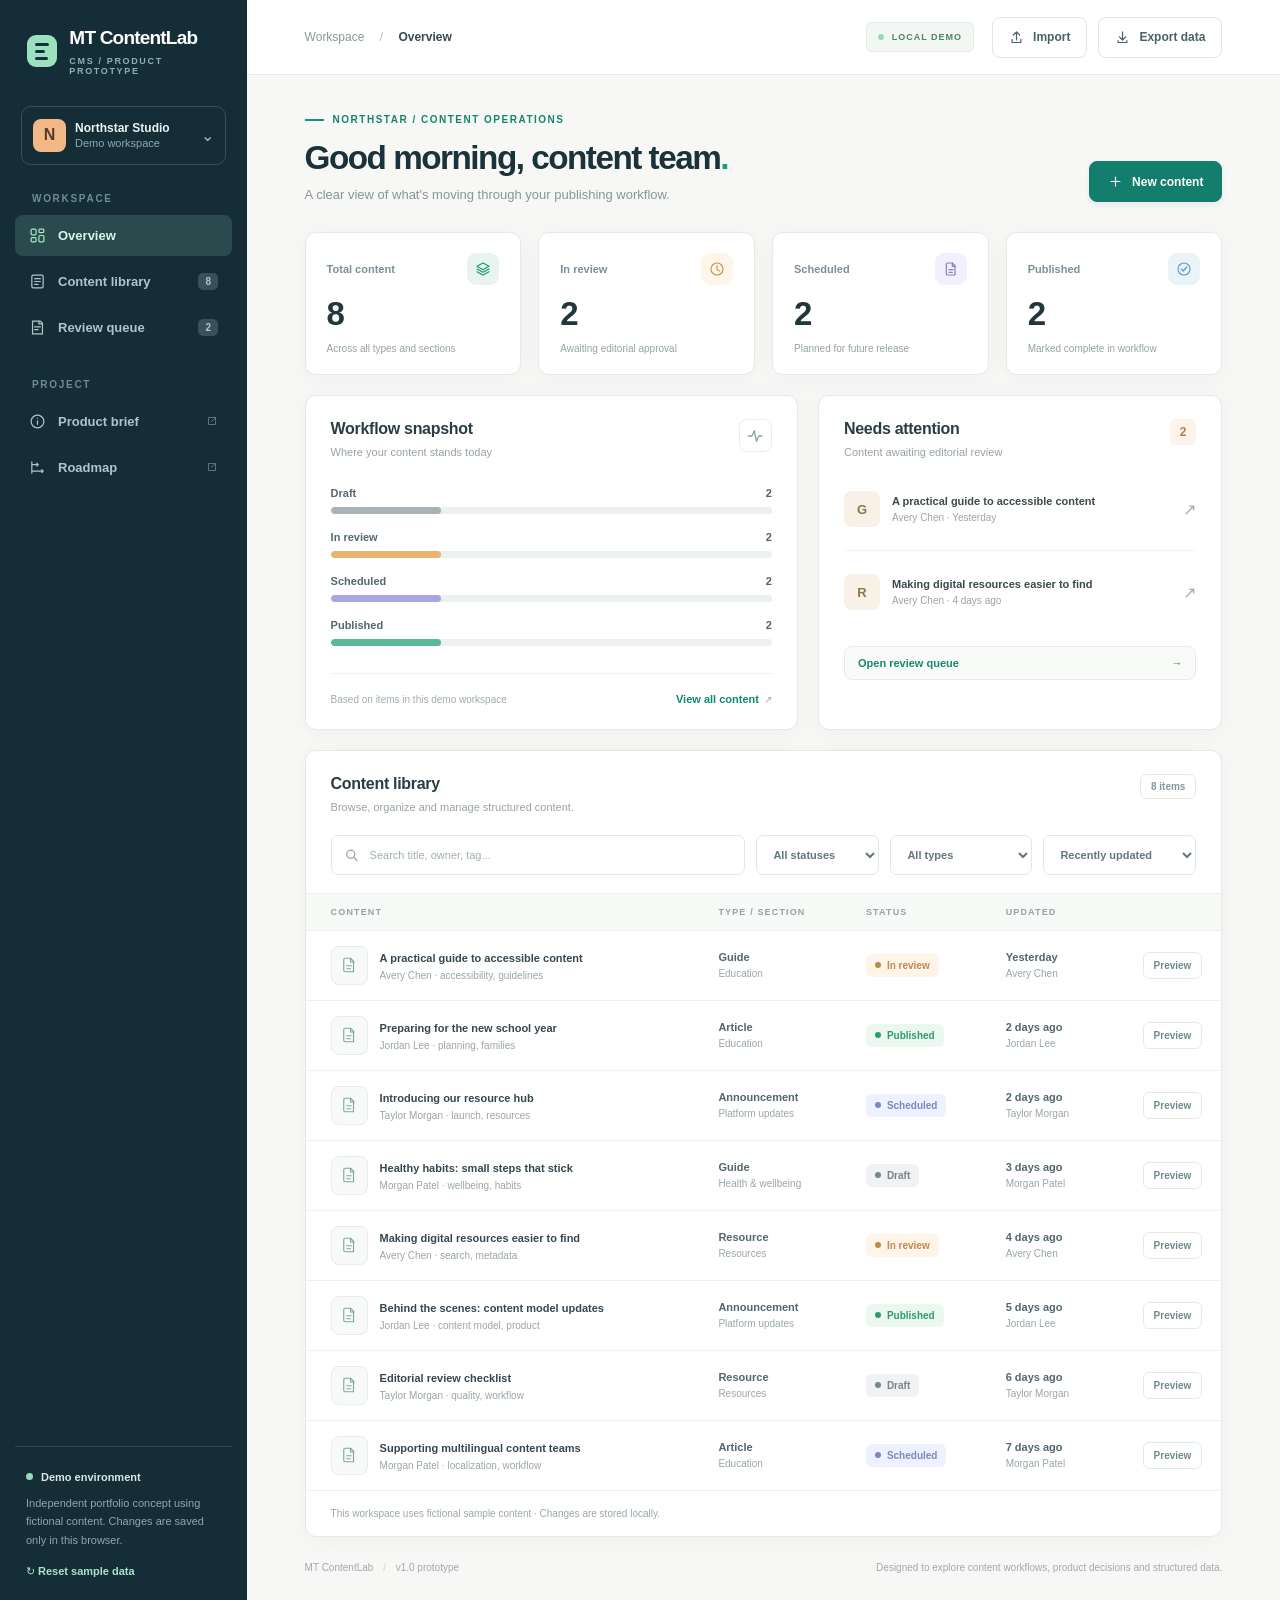
==== index.html @ 17944b2a "Add files via upload" ====
<!doctype html>
<html lang="en">
<head>
  <meta charset="utf-8">
  <meta name="viewport" content="width=device-width, initial-scale=1">
  <meta name="theme-color" content="#142b37">
  <meta name="description" content="MT ContentLab — a small, interactive CMS workflow prototype built as a product management portfolio project.">
  <title>MT ContentLab · Content workspace</title>
  <link rel="icon" href="favicon.svg" type="image/svg+xml">
  <link rel="stylesheet" href="styles.css">
  <script src="app.js" defer></script>
</head>
<body>
  <div class="app-shell">
    <aside class="sidebar" aria-label="Primary navigation">
      <div class="brand"><span class="brand-mark" aria-hidden="true"><span></span><span></span><span></span></span><div><strong>MT ContentLab</strong><small>CMS / PRODUCT PROTOTYPE</small></div></div>
      <div class="workspace-card"><span class="workspace-avatar">N</span><span><strong>Northstar Studio</strong><small>Demo workspace</small></span><span class="workspace-chevron">⌄</span></div>
      <div class="nav-label">WORKSPACE</div>
      <nav class="nav-links" aria-label="Sections">
        <button class="nav-link active" data-nav="overview" type="button"><svg viewBox="0 0 24 24" aria-hidden="true"><rect x="3" y="3" width="7" height="8" rx="1.5"/><rect x="14" y="3" width="7" height="5" rx="1.5"/><rect x="14" y="12" width="7" height="9" rx="1.5"/><rect x="3" y="15" width="7" height="6" rx="1.5"/></svg>Overview</button>
        <button class="nav-link" data-nav="library" type="button"><svg viewBox="0 0 24 24" aria-hidden="true"><rect x="4" y="3" width="16" height="18" rx="2"/><path d="M8 8h8M8 12h8M8 16h5"/></svg>Content library<span id="nav-count" class="nav-count">8</span></button>
        <button class="nav-link" data-nav="review" type="button"><svg viewBox="0 0 24 24" aria-hidden="true"><path d="M8 3h8l3 3v15H5V3h3"/><path d="M8 11h8M8 15h5M14 3v4h5"/></svg>Review queue<span id="review-count" class="nav-count">0</span></button>
      </nav>
      <div class="nav-label nav-label-secondary">PROJECT</div>
      <nav class="nav-links" aria-label="Project links">
        <a class="nav-link" href="docs/PRODUCT_BRIEF.html" target="_blank" rel="noopener noreferrer"><svg viewBox="0 0 24 24" aria-hidden="true"><circle cx="12" cy="12" r="9"/><path d="M12 11v5M12 7.5h.01"/></svg>Product brief<svg class="external-icon" viewBox="0 0 24 24" aria-hidden="true"><path d="M13 5h6v6M19 5l-8 8M19 13v6H5V5h6"/></svg></a>
        <a class="nav-link" href="docs/ROADMAP.html" target="_blank" rel="noopener noreferrer"><svg viewBox="0 0 24 24" aria-hidden="true"><path d="M4 4v16M4 8h9l-2-2m2 2-2 2M4 17h16l-2-2m2 2-2 2"/></svg>Roadmap<svg class="external-icon" viewBox="0 0 24 24" aria-hidden="true"><path d="M13 5h6v6M19 5l-8 8M19 13v6H5V5h6"/></svg></a>
      </nav>
      <div class="sidebar-bottom"><div class="demo-status"><span class="pulse-dot"></span>Demo environment</div><p>Independent portfolio concept using fictional content. Changes are saved only in this browser.</p><button id="reset-btn" class="text-button" type="button">↻ Reset sample data</button></div>
    </aside>
    <div class="main-column">
      <header class="topbar"><div class="crumbs">Workspace <span>/</span> <strong id="breadcrumb">Overview</strong></div><div class="topbar-actions"><span class="demo-badge"><span></span> LOCAL DEMO</span><button class="button button-subtle top-import" id="import-btn" type="button" title="Import a MT ContentLab JSON export"><svg viewBox="0 0 24 24" aria-hidden="true"><path d="M12 16V3m0 0L7 8m5-5 5 5M5 15v5h14v-5"/></svg>Import</button><button class="button button-subtle" id="export-btn" type="button"><svg viewBox="0 0 24 24" aria-hidden="true"><path d="M12 3v13m0 0-5-5m5 5 5-5M5 17v3h14v-3"/></svg>Export data</button></div></header>
      <main class="main-content">
        <div class="page-heading"><div><div class="eyebrow"><span class="eyebrow-line"></span> NORTHSTAR / CONTENT OPERATIONS</div><h1 id="page-title">Good morning, content team<span class="period">.</span></h1><p id="page-subtitle">A clear view of what's moving through your publishing workflow.</p></div><button class="button button-primary" id="new-content-btn" type="button"><svg viewBox="0 0 24 24" aria-hidden="true"><path d="M12 5v14M5 12h14"/></svg>New content</button></div>
        <section class="metrics-grid" id="metrics" aria-label="Content metrics"></section>
        <section class="overview-grid" id="overview-panels">
          <div class="panel panel-flow"><div class="section-head"><div><h2>Workflow snapshot</h2><p>Where your content stands today</p></div><span class="small-icon" aria-hidden="true"><svg viewBox="0 0 24 24"><path d="M3 12h5l3-7 3 14 3-7h4"/></svg></span></div><div id="workflow-bars" class="workflow-bars"></div><div class="panel-footer"><span>Based on items in this demo workspace</span><button type="button" id="view-all-btn" class="link-button">View all content <span aria-hidden="true">↗</span></button></div></div>
          <div class="panel panel-attention"><div class="section-head"><div><h2>Needs attention</h2><p>Content awaiting editorial review</p></div><span class="attention-count" id="attention-count">0</span></div><div id="attention-list" class="attention-list"></div><button type="button" id="open-review-btn" class="review-action">Open review queue <span aria-hidden="true">→</span></button></div>
        </section>
        <section class="panel library-panel" id="library-panel"><div class="section-head library-head"><div><h2 id="library-heading">Content library</h2><p id="library-description">Browse, organize and manage structured content.</p></div><span id="result-count" class="result-label">0 items</span></div>
          <div class="toolbar"><label class="search-wrap"><svg viewBox="0 0 24 24" aria-hidden="true"><circle cx="10.8" cy="10.8" r="6.5"/><path d="m16 16 5 5"/></svg><span class="sr-only">Search by title, summary, owner, or tag</span><input id="search-input" type="search" placeholder="Search title, owner, tag..." autocomplete="off"></label><label class="select-wrap"><span class="sr-only">Filter by status</span><select id="status-filter"><option value="All">All statuses</option><option>Draft</option><option>In review</option><option>Scheduled</option><option>Published</option></select></label><label class="select-wrap"><span class="sr-only">Filter by content type</span><select id="type-filter"><option value="All">All types</option><option>Article</option><option>Guide</option><option>Resource</option><option>Announcement</option></select></label><label class="select-wrap sort-wrap"><span class="sr-only">Sort content</span><select id="sort-select"><option value="updated-desc">Recently updated</option><option value="updated-asc">Oldest updated</option><option value="title-asc">Title A–Z</option></select></label></div>
          <div class="table-scroll"><table class="content-table"><thead><tr><th scope="col">CONTENT</th><th scope="col">TYPE / SECTION</th><th scope="col">STATUS</th><th scope="col">UPDATED</th><th scope="col"><span class="sr-only">Actions</span></th></tr></thead><tbody id="content-tbody"></tbody></table></div>
          <div id="empty-state" class="empty-state" hidden><div class="empty-illustration">⌕</div><h3>No content found</h3><p>Try changing the search or filter, or create a new item.</p><button type="button" id="clear-filters-btn" class="button button-subtle">Clear filters</button></div>
          <div class="table-footer">This workspace uses fictional sample content · Changes are stored locally.</div>
        </section>
        <footer class="page-footer"><span>MT ContentLab <span class="footer-sep">/</span> v1.0 prototype</span><span>Designed to explore content workflows, product decisions and structured data.</span></footer>
      </main>
    </div>
  </div>
  <dialog class="editor-dialog" id="editor-dialog" aria-labelledby="editor-heading"><div class="dialog-shell"><div class="dialog-top"><div><div class="drawer-kicker">CONTENT RECORD</div><h2 id="editor-heading">Create new content</h2></div><button type="button" class="icon-button" id="close-editor" aria-label="Close editor">×</button></div><div class="dialog-content"><form id="editor-form" novalidate><input type="hidden" id="edit-id"><div class="form-group"><label for="field-title">Title <span class="required">*</span></label><input id="field-title" type="text" maxlength="140" required placeholder="Give this content a clear title"><div class="field-help">Write for the reader, not the system.</div></div><div class="form-row"><div class="form-group"><label for="field-type">Content type</label><select id="field-type"><option>Article</option><option>Guide</option><option>Resource</option><option>Announcement</option></select></div><div class="form-group"><label for="field-section">Section</label><select id="field-section"><option>Education</option><option>Health & wellbeing</option><option>Platform updates</option><option>Resources</option></select></div></div><div class="form-group"><label for="field-slug">URL slug</label><input id="field-slug" type="text" maxlength="140" pattern="[a-z0-9-]*" placeholder="my-article-title"><div class="field-help">A suggested identifier for a future publishing system.</div></div><div class="form-group"><label for="field-summary">Summary</label><textarea id="field-summary" rows="2" maxlength="260" placeholder="One or two sentences describing the content"></textarea></div><div class="form-group"><label for="field-body">Body content</label><textarea id="field-body" rows="7" placeholder="Start writing here..."></textarea><div class="field-help">Plain text for this prototype. Separate paragraphs with a blank line.</div></div><div class="form-row"><div class="form-group"><label for="field-owner">Owner</label><input id="field-owner" type="text" maxlength="70" placeholder="Editorial team"></div><div class="form-group"><label for="field-tags">Tags</label><input id="field-tags" type="text" maxlength="180" placeholder="workflow, accessibility"><div class="field-help">Separate tags with commas.</div></div></div><div class="form-row"><div class="form-group"><label for="field-status">Workflow status</label><select id="field-status"><option>Draft</option><option>In review</option><option>Scheduled</option><option>Published</option></select></div><div class="form-group"><label for="field-publish-at">Planned publish date</label><input id="field-publish-at" type="date"><div class="field-help">Planning metadata only; no automatic publishing.</div></div></div><div id="form-error" class="form-error" role="alert" hidden></div></form></div><div class="dialog-footer"><button id="delete-content-btn" type="button" class="button button-danger" hidden>Delete</button><div class="dialog-footer-right"><button id="cancel-editor" type="button" class="button button-subtle">Cancel</button><button id="save-content-btn" type="submit" form="editor-form" class="button button-primary">Save content</button></div></div></div></dialog>
  <dialog class="preview-dialog" id="preview-dialog" aria-labelledby="preview-heading"><div class="preview-shell"><div class="preview-top"><div><span class="drawer-kicker">READER PREVIEW</span><h2 id="preview-heading">Content preview</h2></div><button id="close-preview" class="icon-button" type="button" aria-label="Close preview">×</button></div><div id="preview-body" class="preview-body"></div><div class="preview-bottom">Preview only — this prototype does not publish to a live CMS.</div></div></dialog>
  <input id="import-file" type="file" accept=".json,application/json" hidden>
  <div class="toast" id="toast" role="status" aria-live="polite"></div>
</body>
</html>
---- styles.css ----
:root{font-family:'DM Sans',-apple-system,BlinkMacSystemFont,'Segoe UI',sans-serif;color:#253840;background:#f7f8f6;font-synthesis:none;--ink:#1b323b;--muted:#829096;--green:#0c826c;--dark:#152d37;--border:#e6eae7;--white:#fff;--shadow:0 3px 22px rgba(22,44,47,.035)}*{box-sizing:border-box}body{margin:0;min-width:320px}button,input,select,textarea{font:inherit}button{cursor:pointer}button:disabled{opacity:.55;cursor:not-allowed}a{color:inherit;text-decoration:none}button:focus-visible,a:focus-visible,input:focus-visible,select:focus-visible,textarea:focus-visible{outline:3px solid #7bcab2;outline-offset:2px}.sr-only{position:absolute!important;clip:rect(0,0,0,0);width:1px;height:1px;overflow:hidden;white-space:nowrap}.app-shell{min-height:100vh;display:flex}.sidebar{background:var(--dark);color:#c2d2d4;width:247px;min-width:247px;padding:27px 15px 22px;display:flex;flex-direction:column;min-height:100vh}.brand{display:flex;gap:12px;align-items:center;padding:0 12px 30px;color:#fff}.brand strong{font:800 21px/1.2 Manrope,sans-serif;letter-spacing:-.9px}.brand small{display:block;font-size:9px;font-weight:700;letter-spacing:1.65px;color:#91aeb2;margin-top:6px}.brand-mark{background:#9ce1bd;width:32px;height:32px;border-radius:9px;display:grid;align-content:center;gap:4px;padding:8px}.brand-mark span{display:block;height:3px;background:#14313b;border-radius:3px}.brand-mark span:nth-child(2){width:70%}.brand-mark span:nth-child(3){width:88%}.workspace-card{border:1px solid #3a5058;border-radius:10px;margin:0 6px 28px;padding:12px 11px;display:flex;align-items:center;gap:9px}.workspace-avatar{display:grid;place-items:center;background:#f2b887;color:#563b26;border-radius:8px;width:33px;height:33px;font-weight:800}.workspace-card strong,.workspace-card small{display:block}.workspace-card strong{font-size:12px;color:#ecf5f3}.workspace-card small{color:#90a7ad;font-size:11px;margin-top:2px}.workspace-chevron{margin-left:auto;color:#b0bec3}.nav-label{font-size:10px;letter-spacing:1.7px;color:#718b93;font-weight:800;padding:0 17px;margin-bottom:11px}.nav-label-secondary{margin-top:31px}.nav-links{display:grid;gap:5px}.nav-link{width:100%;display:flex;align-items:center;gap:12px;text-align:left;padding:12px 14px;border:0;background:transparent;border-radius:8px;color:#b3c4c8;font-size:13px;font-weight:600}.nav-link svg{width:17px;height:17px;fill:none;stroke:currentColor;stroke-width:1.7;stroke-linecap:round;stroke-linejoin:round}.nav-link:hover{background:#273f47;color:#fff}.nav-link.active{background:#2b4a4d;color:#d8f6e9}.nav-link.active svg{stroke:#a4e8c5}.nav-count{margin-left:auto;background:#38515a;font-size:10px;font-weight:700;border-radius:5px;padding:3px 7px}.nav-link .external-icon{margin-left:auto;width:12px;height:12px;opacity:.55}.sidebar-bottom{margin-top:auto;border-top:1px solid #2d4650;padding:24px 11px 0}.sidebar-bottom p{font-size:11px;line-height:1.7;color:#8fa7ad;margin:11px 0}.demo-status{display:flex;align-items:center;gap:8px;color:#d8e9e4;font-size:11px;font-weight:700}.pulse-dot,.demo-badge span{width:7px;height:7px;background:#8fdeb7;border-radius:50%}.text-button{padding:0;border:0;background:transparent;font-size:11px;color:#a8e4ca;font-weight:700}.text-button:hover{text-decoration:underline}.main-column{min-width:0;flex:1}.topbar{height:75px;background:#fff;border-bottom:1px solid #e9ede9;display:flex;align-items:center;justify-content:space-between;padding:0 clamp(23px,4.5vw,70px)}.crumbs{color:#8a989c;font-size:12px}.crumbs span{padding:0 12px;color:#b3bec0}.crumbs strong{color:#334b51;font-weight:700}.topbar-actions{display:flex;gap:11px;align-items:center}.demo-badge{display:flex;align-items:center;gap:8px;background:#f2f7f4;border:1px solid #e3ebe5;color:#50816e;letter-spacing:1px;font-size:9px;font-weight:800;padding:9px 11px;border-radius:6px;margin-right:7px}.demo-badge span{width:6px;height:6px}.button{display:inline-flex;align-items:center;justify-content:center;gap:9px;border-radius:8px;padding:11px 16px;font-size:12px;font-weight:700;white-space:nowrap;min-height:41px;transition:.15s ease;background:#fff}.button svg{width:15px;height:15px;fill:none;stroke:currentColor;stroke-width:1.9;stroke-linecap:round;stroke-linejoin:round}.button-subtle{border:1px solid #dfe6e3;color:#486169}.button-subtle:hover{background:#f6faf8;border-color:#bdccc7}.button-primary{border:1px solid #117d6c;background:#137e6d;color:white;box-shadow:0 3px 6px rgba(10,90,75,.08)}.button-primary:hover{background:#086d5d}.button-danger{background:transparent;color:#b84d47;border:1px solid #ecd2d0}.button-danger:hover{background:#fff4f2}.main-content{max-width:1540px;margin:0 auto;padding:39px clamp(23px,4.5vw,70px) 28px}.page-heading{display:flex;align-items:flex-end;justify-content:space-between;gap:22px;margin-bottom:30px}.eyebrow{color:#16846d;font-weight:800;letter-spacing:1.5px;font-size:10px;display:flex;align-items:center;gap:9px}.eyebrow-line{width:19px;height:2px;background:#15947c}.page-heading h1{font:800 clamp(25px,2.6vw,34px)/1.18 Manrope,sans-serif;letter-spacing:-1.5px;color:#1b323a;margin:13px 0 10px}.period{color:#16a17c}.page-heading p{margin:0;color:#879597;font-size:13px}.page-heading .button{padding:12px 18px}.metrics-grid{display:grid;grid-template-columns:repeat(4,minmax(0,1fr));gap:17px;margin-bottom:20px}.metric-card{background:#fff;border:1px solid var(--border);box-shadow:var(--shadow);border-radius:11px;padding:20px 21px 18px;min-height:143px}.metric-top{display:flex;justify-content:space-between;align-items:center}.metric-label{color:#7d9095;font-size:11px;font-weight:700}.metric-icon{height:32px;width:32px;border-radius:9px;display:grid;place-items:center}.metric-icon svg{width:16px;height:16px;stroke:currentColor;fill:none;stroke-width:1.8;stroke-linecap:round;stroke-linejoin:round}.metric-value{font:800 33px/1 Manrope,sans-serif;letter-spacing:-1px;color:#22363d;margin-top:12px}.metric-note{margin-top:13px;color:#96a2a5;font-size:10px}.metric-icon.mint{background:#e8f5ef;color:#1b9a78}.metric-icon.blue{background:#eaf3f8;color:#5f9fbd}.metric-icon.amber{background:#fff5e8;color:#ca9455}.metric-icon.purple{background:#f2f0ff;color:#8d7cbe}.overview-grid{display:grid;grid-template-columns:1.22fr 1fr;gap:20px;margin-bottom:20px}.panel{border:1px solid var(--border);border-radius:11px;background:#fff;box-shadow:var(--shadow)}.panel-flow,.panel-attention{padding:23px 25px 19px;min-height:300px}.section-head{display:flex;align-items:flex-start;justify-content:space-between;gap:12px}.section-head h2{font:800 16px/1.3 Manrope,sans-serif;letter-spacing:-.3px;color:#293d44;margin:0}.section-head p{font-size:11px;color:#98a3a5;margin:6px 0 0}.small-icon{width:33px;height:33px;border:1px solid #e7ede8;border-radius:8px;display:grid;place-items:center;color:#80a99c}.small-icon svg{fill:none;stroke:currentColor;stroke-width:1.7;stroke-linecap:round;stroke-linejoin:round;width:18px;height:18px}.workflow-bars{display:grid;gap:17px;margin-top:29px}.workflow-row-top{display:flex;align-items:center;justify-content:space-between;margin-bottom:8px}.workflow-name{font-size:11px;font-weight:700;color:#526870}.workflow-number{font-size:11px;font-weight:700;color:#53666d}.bar-track{height:7px;border-radius:10px;background:#edf1ee;overflow:hidden}.bar-fill{height:100%;border-radius:10px;min-width:0}.panel-footer{margin-top:27px;border-top:1px solid #eff1ee;padding-top:14px;display:flex;align-items:center;justify-content:space-between;gap:10px}.panel-footer span{font-size:10px;color:#a0acac}.link-button{background:transparent;color:#0b8b70;font-size:11px;font-weight:800;border:0;padding:5px 0}.link-button span{margin-left:2px}.attention-count{background:#fdf3e9;color:#af8351;font-weight:800;font-size:12px;border-radius:6px;padding:6px 10px}.attention-list{margin-top:22px;display:grid;min-height:153px}.attention-item{display:flex;align-items:center;gap:12px;padding:12px 0;border-bottom:1px solid #f0f2f1;text-align:left;border-left:0;border-right:0;border-top:0;background:none;width:100%;min-width:0}.attention-item:first-child{padding-top:0}.attention-item:last-child{border-bottom:0}.attention-item:hover .attention-title{color:#0a846d}.attention-icon{height:36px;width:36px;display:grid;place-items:center;color:#91774f;font-size:13px;font-weight:800;border-radius:8px;background:#f7f1e8;flex-shrink:0}.attention-copy{flex:1;min-width:0}.attention-title{font-size:11px;font-weight:800;color:#3a4a4c;white-space:nowrap;overflow:hidden;text-overflow:ellipsis}.attention-meta{font-size:10px;color:#9aa4a5;margin-top:5px}.attention-arrow{color:#9bb0ad}.review-action{width:100%;border:1px solid #e7ece9;background:#f9fbf9;border-radius:8px;padding:10px 13px;color:#168a6d;font-size:11px;font-weight:800;text-align:left;display:flex;justify-content:space-between;align-items:center;margin-top:13px}.review-action:hover{background:#eef8f3}.library-panel{padding-top:23px}.library-head{padding:0 25px 22px}.result-label{border:1px solid #e5ebe7;border-radius:6px;color:#86979b;font-size:10px;font-weight:700;padding:6px 10px}.toolbar{padding:0 25px 18px;display:flex;gap:11px;flex-wrap:wrap}.search-wrap{height:40px;display:flex;align-items:center;gap:9px;border:1px solid #e1e8e6;border-radius:7px;flex:1;min-width:220px;padding:0 12px;color:#95a4a4}.search-wrap svg{height:16px;width:16px;fill:none;stroke:currentColor;stroke-width:2;stroke-linecap:round}.search-wrap input{border:0;outline:0;min-width:0;width:100%;color:#314b50;background:transparent;font-size:11px}.search-wrap input::placeholder{color:#a1afaf}.select-wrap select{height:40px;min-width:123px;border:1px solid #e2e8e5;border-radius:7px;background:#fff;color:#63777d;font-size:11px;font-weight:600;padding:0 27px 0 12px}.sort-wrap select{min-width:142px}.table-scroll{overflow-x:auto}.content-table{border-collapse:collapse;width:100%;min-width:640px}.content-table th{text-align:left;background:#f8faf8;color:#95a2a4;font-size:9px;letter-spacing:1.15px;font-weight:800;padding:13px 19px;border-top:1px solid #edf0ee;border-bottom:1px solid #edf0ee}.content-table th:first-child{padding-left:25px;width:43%}.content-table td{border-bottom:1px solid #eef1ef;padding:15px 19px;vertical-align:middle;font-size:11px}.content-table td:first-child{padding-left:25px}.content-table tr:last-child td{border-bottom:0}.content-table tbody tr:hover{background:#fcfefc}.content-main{display:flex;align-items:center;gap:12px}.doc-icon{width:37px;height:39px;border:1px solid #e6ede9;border-radius:8px;display:grid;place-items:center;background:#f7faf8;color:#81a6a1;flex-shrink:0}.doc-icon svg{width:18px;height:18px;stroke:currentColor;fill:none;stroke-width:1.5;stroke-linecap:round;stroke-linejoin:round}.content-name{font-weight:800;font-size:11px;color:#344850;border:0;background:none;text-align:left;padding:0;max-width:100%;line-height:1.5}.content-name:hover{text-decoration:underline;color:#128568}.content-subline{font-size:10px;color:#9aa6a5;margin-top:4px;white-space:nowrap;overflow:hidden;text-overflow:ellipsis;max-width:290px}.cell-primary{font-size:11px;color:#51676e;font-weight:700}.cell-secondary{font-size:10px;color:#9aa6a7;margin-top:5px}.status-pill{display:inline-flex;align-items:center;gap:6px;white-space:nowrap;font-size:10px;font-weight:800;padding:6px 9px;border-radius:6px}.status-pill::before{content:'';height:6px;width:6px;border-radius:50%;background:currentColor}.status-draft{background:#f0f2f4;color:#76848e}.status-in-review{background:#fff4e8;color:#bf884e}.status-scheduled{background:#eef1ff;color:#7f86c0}.status-published{background:#eaf8f0;color:#2f9975}.row-actions{white-space:nowrap;text-align:right}.mini-action{border:1px solid #e4ebe7;border-radius:6px;background:#fff;padding:7px 10px;font-size:10px;font-weight:700;color:#6f8b8c}.mini-action:hover{color:#0f8b71;border-color:#acd6c6}.mini-action+ .mini-action{margin-left:5px}.table-footer{border-top:1px solid #edf0ed;color:#9ba7a7;font-size:10px;padding:17px 25px}.empty-state{text-align:center;padding:32px 15px 40px}.empty-state[hidden]{display:none}.empty-illustration{width:58px;height:58px;background:#eef7f2;color:#2a9474;font-size:37px;display:grid;place-items:center;margin:0 auto 12px;border-radius:50%}.empty-state h3{margin:0;color:#324951;font-size:15px}.empty-state p{font-size:12px;color:#93a2a2}.page-footer{display:flex;justify-content:space-between;gap:20px;padding-top:25px;color:#a0aaab;font-size:10px}.footer-sep{color:#c6ceca;margin:0 7px}.page-footer>span:last-child{text-align:right}.toast{position:fixed;z-index:1000;bottom:24px;right:24px;border:1px solid #bddbce;background:#173a38;color:#f3fff7;box-shadow:0 12px 35px rgba(19,37,37,.2);border-radius:9px;padding:14px 18px;font-size:12px;font-weight:700;opacity:0;pointer-events:none;transform:translateY(10px);transition:.2s;max-width:min(90vw,380px)}.toast.visible{opacity:1;transform:translateY(0)}dialog{border:0;padding:0;box-shadow:0 20px 80px rgba(6,27,35,.22);color:#2b4147}dialog::backdrop{background:rgba(8,26,33,.53)}.editor-dialog{width:min(690px,96vw);max-height:min(92vh,900px);border-radius:13px;overflow:hidden}.dialog-shell{display:flex;flex-direction:column;max-height:min(92vh,900px)}.dialog-top,.preview-top{padding:23px 28px 20px;display:flex;justify-content:space-between;align-items:flex-start;gap:14px;border-bottom:1px solid #e7eeeb}.drawer-kicker{color:#198a70;font-size:10px;letter-spacing:1.6px;font-weight:800;margin-bottom:8px}.dialog-top h2,.preview-top h2{margin:0;font:800 20px Manrope,sans-serif;color:#253a42}.icon-button{width:31px;height:31px;border:1px solid #e5ebe8;border-radius:8px;background:#fff;color:#71848a;font-size:22px;line-height:24px}.icon-button:hover{background:#f3f7f4}.dialog-content{overflow-y:auto;padding:22px 28px}.form-group{display:flex;flex-direction:column;gap:7px;margin-bottom:18px}.form-group label{font-size:11px;font-weight:800;color:#4c6168}.required{color:#cc6956}.form-group input,.form-group select,.form-group textarea{border:1px solid #dbe5e1;border-radius:7px;padding:10px 11px;font-size:12px;color:#293e45;background:#fff;min-width:0;width:100%;resize:vertical}.form-group input::placeholder,.form-group textarea::placeholder{color:#aeb9b7}.form-group input:focus,.form-group select:focus,.form-group textarea:focus{border-color:#51ad92;outline:2px solid #dcf3e7;outline-offset:0}.field-help{color:#98a5a6;font-size:10px;line-height:1.5}.form-row{display:grid;grid-template-columns:1fr 1fr;gap:16px}.form-error{background:#fff1ec;color:#ab4938;border:1px solid #f5d4c8;padding:12px;border-radius:6px;font-size:12px;margin-bottom:14px}.form-error[hidden]{display:none}.dialog-footer{padding:16px 28px;border-top:1px solid #e7eeeb;display:flex;justify-content:space-between;align-items:center;gap:12px}.dialog-footer-right{display:flex;gap:10px;margin-left:auto}.preview-dialog{width:min(750px,96vw);border-radius:13px;max-height:90vh}.preview-shell{max-height:90vh;display:flex;flex-direction:column}.preview-body{padding:32px 45px 44px;overflow:auto}.preview-section{font-size:10px;text-transform:uppercase;font-weight:800;letter-spacing:1.3px;color:#128568}.preview-title{font:800 clamp(24px,4vw,36px)/1.2 Manrope,sans-serif;letter-spacing:-1.2px;color:#263b41;margin:12px 0}.preview-summary{font-size:15px;line-height:1.65;color:#697f82;padding-bottom:24px;border-bottom:1px solid #e4ebe7}.preview-meta{color:#889999;font-size:11px;margin:20px 0}.preview-paragraph{color:#394d52;font-size:14px;line-height:1.9;white-space:pre-wrap}.preview-empty{color:#a0adab;font-style:italic;font-size:13px}.preview-bottom{padding:14px 25px;border-top:1px solid #ebf0ec;color:#99a6a5;font-size:10px;background:#fafbfa}@media(max-width:1150px){.sidebar{width:223px;min-width:223px}.main-content{padding-left:28px;padding-right:28px}.topbar{padding-left:28px;padding-right:28px}.metrics-grid{gap:10px}.metric-card{padding:17px 14px}.overview-grid{gap:13px}.panel-flow,.panel-attention{padding:20px}.toolbar{gap:8px}.select-wrap select{min-width:110px}}@media(max-width:900px){.sidebar{width:72px;min-width:72px;padding:21px 10px}.brand{padding:0 9px 29px}.brand div,.workspace-card,.nav-label,.sidebar-bottom,.nav-link .nav-count,.nav-link .external-icon{display:none}.nav-link{font-size:0}.brand-mark{min-width:32px}.nav-links{gap:7px}.nav-link{justify-content:center;padding:13px 0}.nav-link svg{width:19px;height:19px}.nav-link .nav-count{display:none}.nav-label-secondary{margin-top:17px}.metrics-grid{grid-template-columns:repeat(2,minmax(0,1fr))}.overview-grid{grid-template-columns:1fr}.panel-flow,.panel-attention{min-height:0}.panel-flow{padding-bottom:18px}.topbar{height:68px}}@media(max-width:600px){.sidebar{width:58px;min-width:58px;padding:16px 5px}.brand{padding:0 6px 25px}.brand-mark{width:30px;min-width:30px;height:30px}.topbar{height:60px;padding:0 15px}.topbar-actions{gap:7px}.topbar .demo-badge,.top-import{display:none}.topbar .button{padding:9px 11px;font-size:11px}.main-content{padding:25px 13px}.page-heading{align-items:flex-start;flex-wrap:wrap;margin-bottom:22px}.page-heading h1{font-size:26px;letter-spacing:-1px}.page-heading .button{margin-top:2px}.metric-card{min-height:116px}.metric-value{font-size:27px}.metric-label{font-size:10px}.metric-note{font-size:9px}.metric-icon{height:28px;width:28px}.library-head,.toolbar{padding-left:15px;padding-right:15px}.toolbar{display:grid;grid-template-columns:1fr 1fr}.search-wrap{grid-column:1 / -1;min-width:0}.select-wrap select{min-width:0;width:100%}.sort-wrap{grid-column:1 / -1}.panel-flow,.panel-attention{padding:19px 15px}.panel-footer{align-items:flex-start}.panel-footer span{max-width:50%}.page-footer{display:block}.page-footer>span:last-child{display:block;text-align:left;margin-top:8px}.dialog-top,.dialog-content,.dialog-footer{padding-left:15px;padding-right:15px}.form-row{grid-template-columns:1fr;gap:0}.preview-body{padding:25px 22px}}
/* The hidden attribute must override layout display declarations. */
[hidden]{display:none!important}
/* Keep the document within the viewport while allowing the data table to scroll independently. */
html,body{max-width:100%;overflow-x:hidden}

.mobile-status{display:none}
@media(max-width:600px){
.table-scroll{overflow:visible}
.content-table{width:100%;min-width:0;table-layout:fixed}
.content-table thead{display:none}
.content-table tbody{display:block}
.content-table tbody tr{display:flex;align-items:center;border-bottom:1px solid #edf1ee}
.content-table tbody tr:last-child{border-bottom:0}
.content-table tbody td{display:block;border-bottom:0;padding:13px 5px}
.content-table tbody td:first-child{padding-left:15px;flex:1;min-width:0}
.content-table tbody td:nth-child(2),.content-table tbody td:nth-child(3),.content-table tbody td:nth-child(4){display:none}
.content-table tbody td:last-child{flex:0 0 auto;padding-right:12px}
.content-table .doc-icon{display:none}
.content-table .content-main{display:block}
.content-table .content-subline{white-space:normal;overflow-wrap:anywhere}
.mobile-status{display:block;margin-top:6px}
.mobile-status .status-pill{font-size:9px;padding:4px 7px}
}

/* Keep the longer project name comfortably legible in the sidebar. */
.brand strong{font-size:19px;letter-spacing:-.8px}
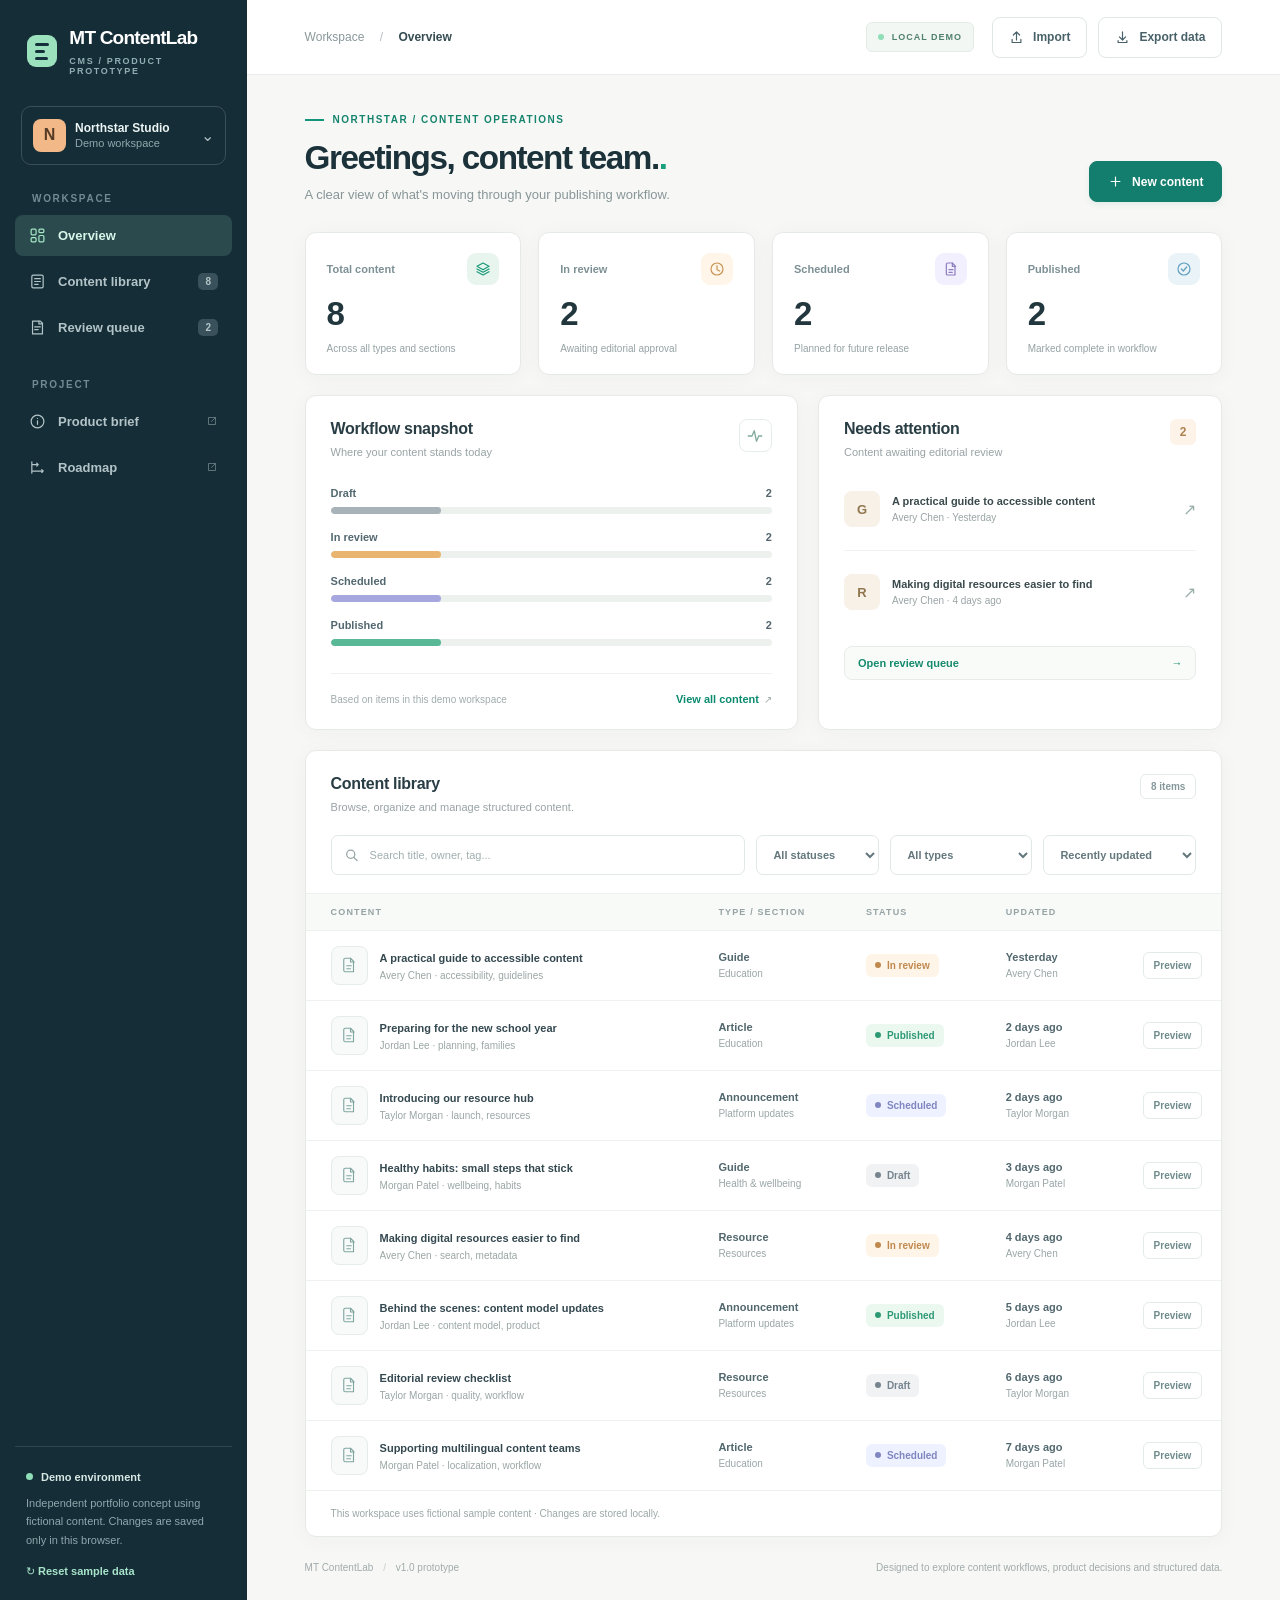
==== commit b4a1e734: "Change greeting from 'Good morning' to 'Greetings'" ====
--- a/index.html
+++ b/index.html
@@ -31,7 +31,7 @@
     <div class="main-column">
       <header class="topbar"><div class="crumbs">Workspace <span>/</span> <strong id="breadcrumb">Overview</strong></div><div class="topbar-actions"><span class="demo-badge"><span></span> LOCAL DEMO</span><button class="button button-subtle top-import" id="import-btn" type="button" title="Import a MT ContentLab JSON export"><svg viewBox="0 0 24 24" aria-hidden="true"><path d="M12 16V3m0 0L7 8m5-5 5 5M5 15v5h14v-5"/></svg>Import</button><button class="button button-subtle" id="export-btn" type="button"><svg viewBox="0 0 24 24" aria-hidden="true"><path d="M12 3v13m0 0-5-5m5 5 5-5M5 17v3h14v-3"/></svg>Export data</button></div></header>
       <main class="main-content">
-        <div class="page-heading"><div><div class="eyebrow"><span class="eyebrow-line"></span> NORTHSTAR / CONTENT OPERATIONS</div><h1 id="page-title">Good morning, content team<span class="period">.</span></h1><p id="page-subtitle">A clear view of what's moving through your publishing workflow.</p></div><button class="button button-primary" id="new-content-btn" type="button"><svg viewBox="0 0 24 24" aria-hidden="true"><path d="M12 5v14M5 12h14"/></svg>New content</button></div>
+        <div class="page-heading"><div><div class="eyebrow"><span class="eyebrow-line"></span> NORTHSTAR / CONTENT OPERATIONS</div><h1 id="page-title">Greetings, content team.<span class="period">.</span></h1><p id="page-subtitle">A clear view of what's moving through your publishing workflow.</p></div><button class="button button-primary" id="new-content-btn" type="button"><svg viewBox="0 0 24 24" aria-hidden="true"><path d="M12 5v14M5 12h14"/></svg>New content</button></div>
         <section class="metrics-grid" id="metrics" aria-label="Content metrics"></section>
         <section class="overview-grid" id="overview-panels">
           <div class="panel panel-flow"><div class="section-head"><div><h2>Workflow snapshot</h2><p>Where your content stands today</p></div><span class="small-icon" aria-hidden="true"><svg viewBox="0 0 24 24"><path d="M3 12h5l3-7 3 14 3-7h4"/></svg></span></div><div id="workflow-bars" class="workflow-bars"></div><div class="panel-footer"><span>Based on items in this demo workspace</span><button type="button" id="view-all-btn" class="link-button">View all content <span aria-hidden="true">↗</span></button></div></div>
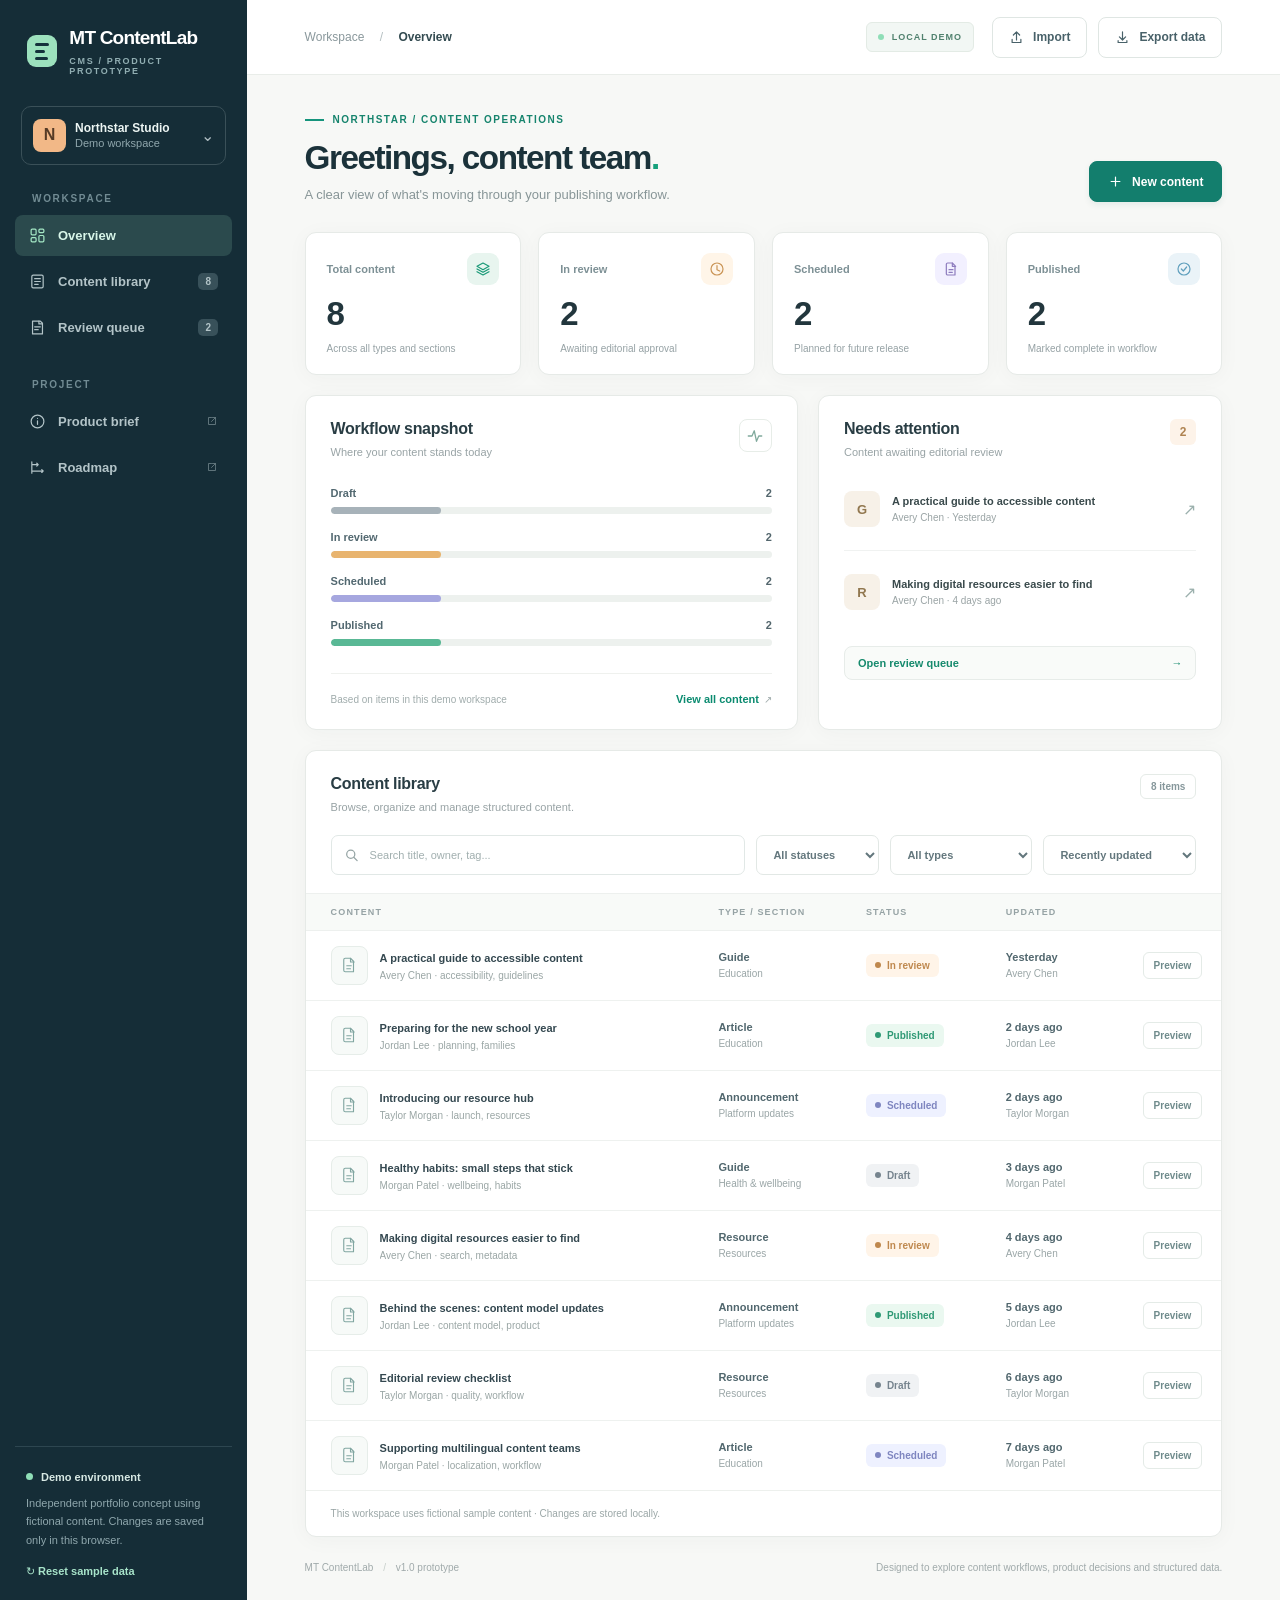
==== commit 1a044faa: "Remove redundant period." ====
--- a/index.html
+++ b/index.html
@@ -31,7 +31,7 @@
     <div class="main-column">
       <header class="topbar"><div class="crumbs">Workspace <span>/</span> <strong id="breadcrumb">Overview</strong></div><div class="topbar-actions"><span class="demo-badge"><span></span> LOCAL DEMO</span><button class="button button-subtle top-import" id="import-btn" type="button" title="Import a MT ContentLab JSON export"><svg viewBox="0 0 24 24" aria-hidden="true"><path d="M12 16V3m0 0L7 8m5-5 5 5M5 15v5h14v-5"/></svg>Import</button><button class="button button-subtle" id="export-btn" type="button"><svg viewBox="0 0 24 24" aria-hidden="true"><path d="M12 3v13m0 0-5-5m5 5 5-5M5 17v3h14v-3"/></svg>Export data</button></div></header>
       <main class="main-content">
-        <div class="page-heading"><div><div class="eyebrow"><span class="eyebrow-line"></span> NORTHSTAR / CONTENT OPERATIONS</div><h1 id="page-title">Greetings, content team.<span class="period">.</span></h1><p id="page-subtitle">A clear view of what's moving through your publishing workflow.</p></div><button class="button button-primary" id="new-content-btn" type="button"><svg viewBox="0 0 24 24" aria-hidden="true"><path d="M12 5v14M5 12h14"/></svg>New content</button></div>
+        <div class="page-heading"><div><div class="eyebrow"><span class="eyebrow-line"></span> NORTHSTAR / CONTENT OPERATIONS</div><h1 id="page-title">Greetings, content team<span class="period">.</span></h1><p id="page-subtitle">A clear view of what's moving through your publishing workflow.</p></div><button class="button button-primary" id="new-content-btn" type="button"><svg viewBox="0 0 24 24" aria-hidden="true"><path d="M12 5v14M5 12h14"/></svg>New content</button></div>
         <section class="metrics-grid" id="metrics" aria-label="Content metrics"></section>
         <section class="overview-grid" id="overview-panels">
           <div class="panel panel-flow"><div class="section-head"><div><h2>Workflow snapshot</h2><p>Where your content stands today</p></div><span class="small-icon" aria-hidden="true"><svg viewBox="0 0 24 24"><path d="M3 12h5l3-7 3 14 3-7h4"/></svg></span></div><div id="workflow-bars" class="workflow-bars"></div><div class="panel-footer"><span>Based on items in this demo workspace</span><button type="button" id="view-all-btn" class="link-button">View all content <span aria-hidden="true">↗</span></button></div></div>
